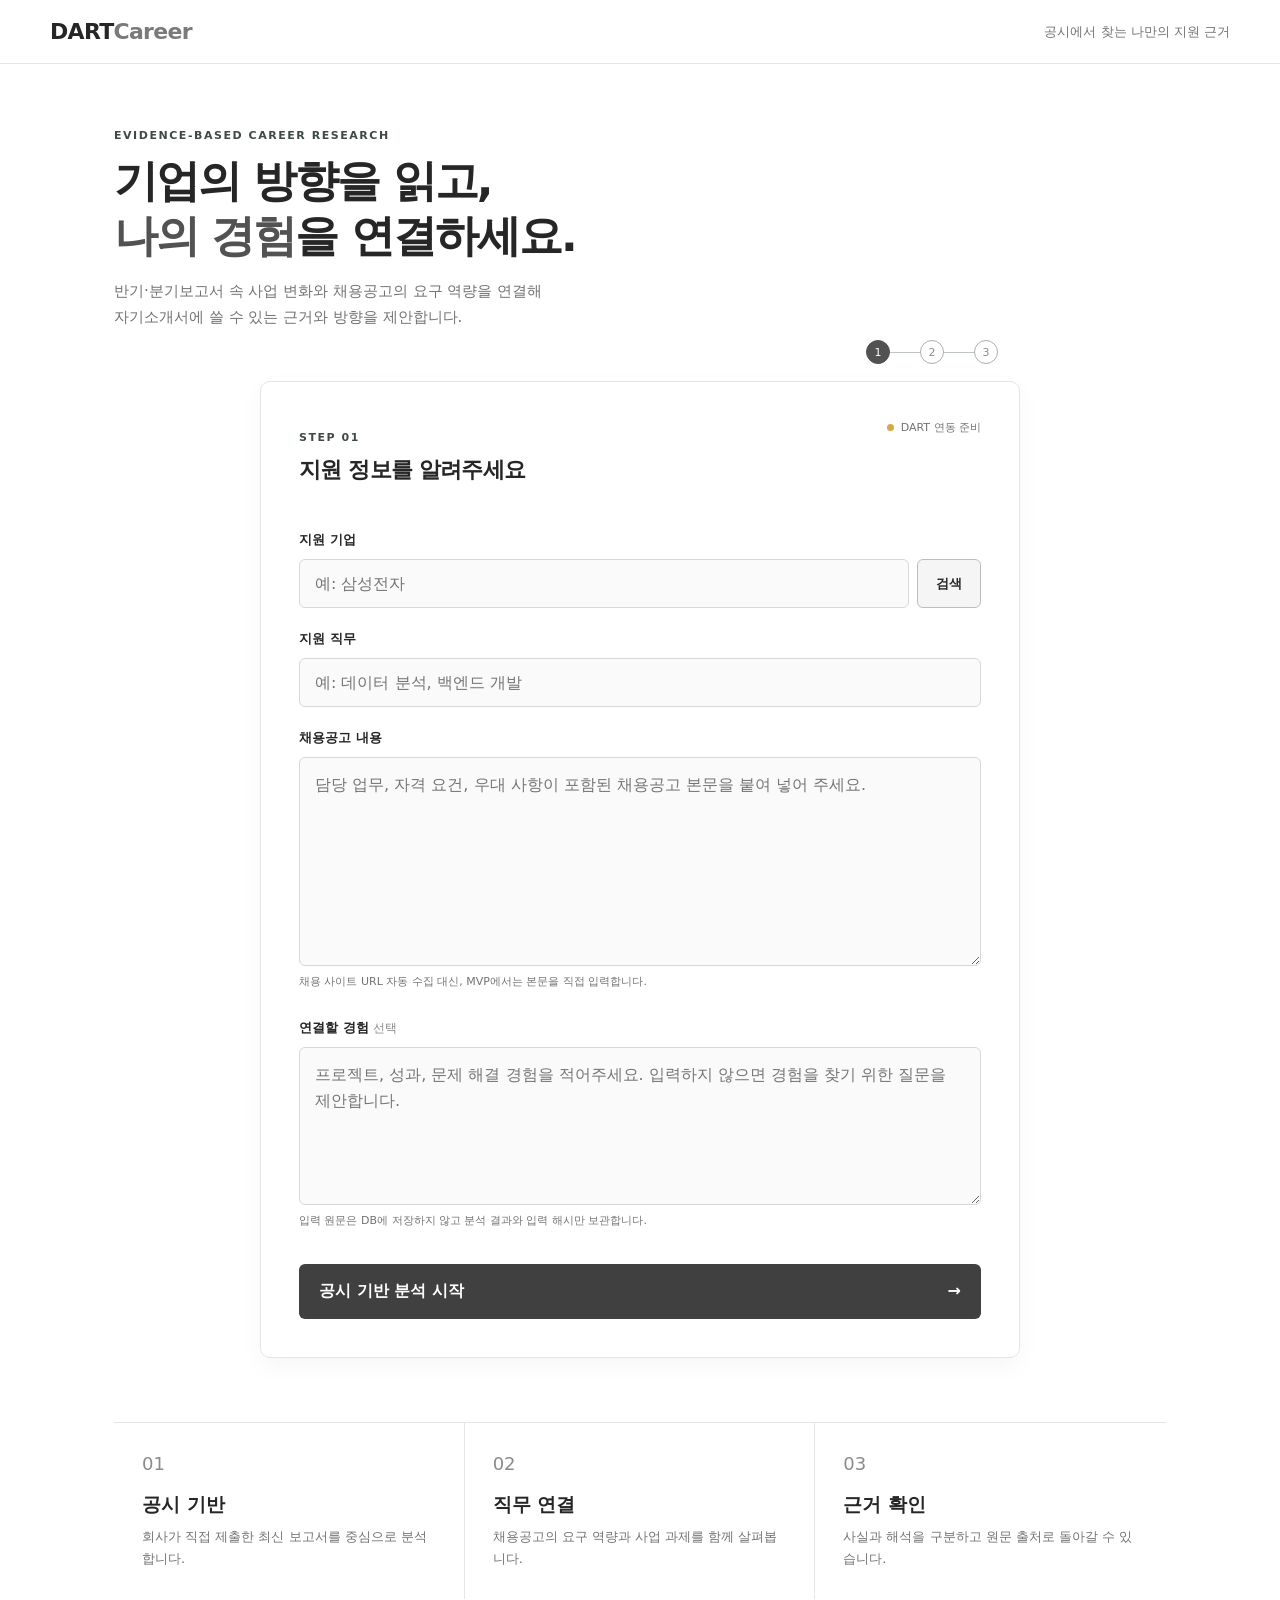
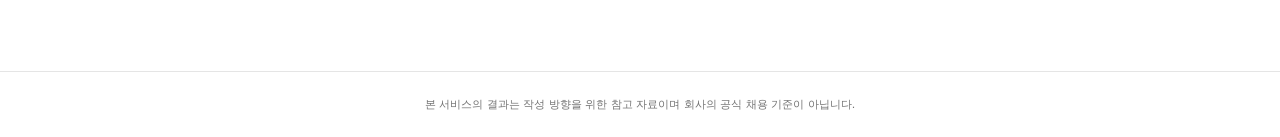
==== web/index.html @ 647f6c3a "Initial commit: DART analyze backend and web app Co-Authored-By: Claude Sonnet 5 <noreply@anthropic." ====
<!doctype html>
<html lang="ko">
  <head>
    <meta charset="UTF-8" />
    <meta name="viewport" content="width=device-width, initial-scale=1.0" />
    <meta name="description" content="DART 공시를 근거로 자기소개서 방향을 찾는 리서치 도우미" />
    <title>DART Career — 기업 공시 기반 자소서 리서치</title>
    <link rel="stylesheet" href="styles.css" />
    <script src="app.js" defer></script>
  </head>
  <body>
    <header class="topbar">
      <a class="brand" href="#">DART<span>Career</span></a>
      <p>공시에서 찾는 나만의 지원 근거</p>
    </header>

    <main>
      <section class="hero">
        <p class="eyebrow">EVIDENCE-BASED CAREER RESEARCH</p>
        <h1>기업의 방향을 읽고,<br /><em>나의 경험</em>을 연결하세요.</h1>
        <p class="hero-copy">
          반기·분기보고서 속 사업 변화와 채용공고의 요구 역량을 연결해<br class="desktop-only" />
          자기소개서에 쓸 수 있는 근거와 방향을 제안합니다.
        </p>
      </section>

      <section class="workspace input-workspace" aria-labelledby="workspace-title">
        <div class="step-indicator" aria-label="진행 단계">
          <span class="step active">1</span><span class="line"></span>
          <span class="step">2</span><span class="line"></span>
          <span class="step">3</span>
        </div>

        <div class="panel input-panel">
          <div class="panel-heading">
            <div>
              <p class="label">STEP 01</p>
              <h2 id="workspace-title">지원 정보를 알려주세요</h2>
            </div>
            <span class="status-dot">DART 연동 준비</span>
          </div>

          <form id="analysis-form">
            <label for="company">지원 기업</label>
            <div class="search-wrap">
              <input id="company" name="company" placeholder="예: 삼성전자" autocomplete="off" required />
              <button class="search-button" type="button" id="company-search" aria-label="기업 검색">검색</button>
            </div>
            <div id="company-result" class="company-result" hidden></div>
            <div id="company-research" class="company-research" hidden aria-live="polite"></div>

            <label for="role">지원 직무</label>
            <input id="role" name="role" placeholder="예: 데이터 분석, 백엔드 개발" required />

            <label for="posting">채용공고 내용</label>
            <textarea id="posting" name="posting" rows="7" placeholder="담당 업무, 자격 요건, 우대 사항이 포함된 채용공고 본문을 붙여 넣어 주세요." required></textarea>
            <p class="hint">채용 사이트 URL 자동 수집 대신, MVP에서는 본문을 직접 입력합니다.</p>

            <label for="experience">연결할 경험 <span class="optional">선택</span></label>
            <textarea id="experience" name="experience" rows="5" placeholder="프로젝트, 성과, 문제 해결 경험을 적어주세요. 입력하지 않으면 경험을 찾기 위한 질문을 제안합니다."></textarea>
            <p class="hint">입력 원문은 DB에 저장하지 않고 분석 결과와 입력 해시만 보관합니다.</p>

            <button class="primary-button" type="submit">
              <span>공시 기반 분석 시작</span><span aria-hidden="true">→</span>
            </button>
          </form>
        </div>

      </section>

      <section class="principles">
        <article><span>01</span><h3>공시 기반</h3><p>회사가 직접 제출한 최신 보고서를 중심으로 분석합니다.</p></article>
        <article><span>02</span><h3>직무 연결</h3><p>채용공고의 요구 역량과 사업 과제를 함께 살펴봅니다.</p></article>
        <article><span>03</span><h3>근거 확인</h3><p>사실과 해석을 구분하고 원문 출처로 돌아갈 수 있습니다.</p></article>
      </section>
    </main>

    <footer>본 서비스의 결과는 작성 방향을 위한 참고 자료이며 회사의 공식 채용 기준이 아닙니다.</footer>
  </body>
</html>
---- web/styles.css ----
:root {
  --ink: #262626;
  --muted: #737373;
  --paper: #ffffff;
  --surface: #ffffff;
  --green: #3f4a44;
  --lime: #d4d8d5;
  --line: #e5e5e5;
  --soft: #f6f6f6;
}

* { box-sizing: border-box; }
[hidden] { display: none !important; }

html { overflow-y: scroll; scroll-behavior: smooth; }

body {
  margin: 0;
  color: var(--ink);
  background: var(--paper);
  font-family: Pretendard, "Noto Sans KR", system-ui, sans-serif;
  overflow-x: hidden;
}

.topbar {
  height: 64px;
  padding: 0 max(24px, calc((100vw - 1180px) / 2));
  display: flex;
  align-items: center;
  justify-content: space-between;
  border-bottom: 1px solid var(--line);
}

.brand { color: var(--ink); text-decoration: none; font-size: 22px; font-weight: 800; letter-spacing: -.7px; }
.brand span { color: #7a7a7a; }
.topbar p { font-size: 13px; color: var(--muted); }

main { max-width: 1100px; margin: 0 auto; padding: 0 24px 72px; }
.hero { padding: 54px 0 36px; }
.eyebrow, .label, .card-label { color: var(--green); font-weight: 800; font-size: 11px; letter-spacing: .14em; }
.hero h1 { margin: 10px 0 16px; font-size: clamp(30px, 4vw, 44px); line-height: 1.25; letter-spacing: -.045em; font-weight: 750; }
.hero h1 em { color: #525252; font-style: normal; }
.hero-copy { color: var(--muted); line-height: 1.7; font-size: 15px; }

.workspace { display: grid; grid-template-columns: 1.05fr .95fr; gap: 20px; position: relative; align-items: start; }
.input-workspace { display: block; max-width: 760px; margin: 0 auto; }
.step-indicator { position: absolute; right: 22px; top: -41px; display: flex; align-items: center; }
.step { width: 24px; height: 24px; display: grid; place-items: center; border: 1px solid #a9b0aa; border-radius: 50%; color: #879087; font-size: 11px; }
.step.active { background: #525252; color: white; border-color: #525252; }
.line { width: 30px; height: 1px; background: #bfc5bf; }

.panel { background: var(--surface); border: 1px solid var(--line); border-radius: 10px; padding: clamp(24px, 4vw, 38px); box-shadow: 0 8px 24px rgba(0, 0, 0, .04); }
.panel-heading { display: flex; align-items: flex-start; justify-content: space-between; gap: 20px; margin-bottom: 34px; }
.panel h2 { margin: 5px 0 0; font-size: 22px; letter-spacing: -.035em; }
.status-dot { color: var(--muted); font-size: 11px; white-space: nowrap; }
.status-dot::before { content: ""; display: inline-block; width: 7px; height: 7px; margin-right: 7px; border-radius: 50%; background: #d7a844; }

form { display: grid; gap: 10px; }
label { margin-top: 12px; font-size: 13px; font-weight: 750; }
input, textarea { width: 100%; border: 1px solid #d8d8d8; border-radius: 6px; background: #fafafa; color: var(--ink); padding: 14px 15px; font: inherit; outline: none; transition: border-color .2s, box-shadow .2s; }
textarea { resize: vertical; line-height: 1.6; }
input:focus, textarea:focus { border-color: #888; box-shadow: 0 0 0 3px rgba(0, 0, 0, .055); }
.search-wrap { display: grid; grid-template-columns: 1fr auto; gap: 8px; }
.search-button { border: 1px solid #bdbdbd; background: #f5f5f5; border-radius: 6px; padding: 0 18px; color: var(--ink); font-weight: 700; cursor: pointer; }
.company-result { max-height: 280px; overflow-y: auto; overscroll-behavior: contain; padding: 8px; border: 1px solid var(--line); border-radius: 6px; background: var(--soft); font-size: 13px; scrollbar-gutter: stable; }
.company-option { width: 100%; padding: 10px 11px; display: flex; align-items: center; justify-content: space-between; gap: 16px; border: 0; border-bottom: 1px solid var(--line); background: transparent; color: var(--ink); text-align: left; cursor: pointer; }
.company-option:last-child { border-bottom: 0; }
.company-option:hover { background: white; }
.company-option span:first-child { display: grid; gap: 3px; }
.company-option small, .stock-code { color: var(--muted); font-size: 11px; }
.search-message, .selected-company { margin: 4px 6px; color: var(--muted); }
.result-count { position: sticky; top: -8px; z-index: 1; margin: -8px -8px 4px; padding: 10px 12px; border-bottom: 1px solid var(--line); background: #f6f6f6; color: var(--muted); font-size: 11px; }
.load-more { width: 100%; margin-top: 6px; padding: 11px; border: 1px solid #d4d4d4; border-radius: 5px; background: white; color: var(--ink); font-weight: 700; cursor: pointer; }
.load-more:hover { background: #eeeeee; }
.load-more:disabled { cursor: wait; color: var(--muted); }
.search-message.error { color: #a13d3d; }
.search-button:disabled { cursor: wait; opacity: .65; }
.company-research { margin-top: 2px; padding: 15px; border: 1px solid var(--line); border-radius: 6px; background: white; }
.profile-row { display: grid; grid-template-columns: repeat(3, 1fr); gap: 12px; padding-bottom: 14px; border-bottom: 1px solid var(--line); }
.profile-row span { display: grid; gap: 4px; }
.profile-row small, .filing-list > small { color: var(--muted); font-size: 10px; }
.profile-row strong { font-size: 12px; }
.filing-list { display: grid; gap: 0; padding-top: 13px; }
.filing-list > small { margin-bottom: 6px; }
.filing-list a { padding: 8px 0; display: flex; justify-content: space-between; gap: 12px; border-bottom: 1px solid #eeeeee; color: var(--ink); text-decoration: none; font-size: 11px; }
.filing-list a:last-child { border-bottom: 0; }
.filing-list a:hover span { text-decoration: underline; }
.filing-list time { color: var(--muted); white-space: nowrap; }
.financial-summary { margin-top: 14px; padding-top: 13px; border-top: 1px solid var(--line); }
.financial-heading { display: flex; justify-content: space-between; align-items: center; margin-bottom: 9px; }
.financial-heading small { color: var(--muted); font-size: 10px; }
.financial-heading span { color: var(--muted); font-size: 10px; }
.metric-grid { display: grid; grid-template-columns: repeat(3, 1fr); gap: 7px; }
.metric-item { min-width: 0; padding: 10px; display: grid; gap: 4px; border: 1px solid var(--line); border-radius: 5px; background: #fafafa; }
.metric-item small { color: var(--muted); font-size: 10px; }
.metric-item strong { overflow: hidden; font-size: 13px; text-overflow: ellipsis; }
.metric-change { color: #666; font-size: 10px; }
.metric-change.up { color: #9b3d36; }
.metric-change.down { color: #35648a; }
.metric-item em { color: #999; font-size: 9px; font-style: normal; }
.hint { margin: -2px 0 8px; color: var(--muted); font-size: 11px; }
.primary-button { margin-top: 18px; padding: 17px 20px; display: flex; justify-content: space-between; border: 0; border-radius: 6px; background: #404040; color: white; font: inherit; font-weight: 750; cursor: pointer; transition: transform .2s, background .2s; }
.primary-button:hover { background: #262626; transform: translateY(-1px); }

.preview-panel { min-height: 520px; max-height: 760px; overflow-y: auto; background: #f5f5f5; color: var(--ink); }
.empty-state { min-height: 440px; display: grid; place-content: center; text-align: center; }
.document-icon { width: 52px; height: 52px; margin: 0 auto 22px; display: grid; place-items: center; border: 1px solid #d4d4d4; border-radius: 50%; color: #737373; font-size: 20px; }
.empty-state h2 { line-height: 1.45; }
.empty-state p, .preview-panel .source-note p { color: var(--muted); font-size: 13px; line-height: 1.6; }
.preview-panel .label { color: #737373; }
.preview-panel > div > h2 { margin-bottom: 32px; }
.insight-card { padding: 22px; margin: 14px 0; border: 1px solid #dedede; border-radius: 7px; background: white; }
.insight-card.accent { border-top: 3px solid #8c8c8c; }
.card-label { color: #666; margin: 0 0 10px; }
.insight-card h3 { margin: 0 0 10px; font-size: 18px; }
.insight-card p, .insight-card li { color: #606060; font-size: 13px; line-height: 1.65; }
.insight-card ul { padding-left: 18px; }
.source-note { margin-top: 28px; padding-top: 20px; border-top: 1px solid #d8d8d8; }
.source-note p { margin-bottom: 0; }
.optional { color: #888; font-size: .75rem; font-weight: 500; }
.analysis-section { margin-top: 24px; }
.analysis-section h3 { font-size: 1rem; margin-bottom: 10px; }
.analysis-item { border-top: 1px solid #ddd; padding: 14px 0; }
.analysis-item strong { display: block; margin: 5px 0; }
.analysis-item p { color: #444; line-height: 1.65; margin: 6px 0; }
.analysis-item small { color: #777; line-height: 1.5; }
.kind, .citation { display: inline-block; background: #e9e9e9; color: #555; border-radius: 3px; padding: 3px 7px; font-size: .7rem; margin: 4px 4px 0 0; }
a.citation { text-decoration: none; border-bottom: 1px solid #aaa; }
.source-note summary { cursor: pointer; font-weight: 700; }
.source-row { border-top: 1px solid #ddd; padding: 12px 0; }
.source-row p { font-size: .8rem; line-height: 1.6; }

.principles { display: grid; grid-template-columns: repeat(3, 1fr); border-top: 1px solid var(--line); margin-top: 64px; }
.principles article { padding: 30px 28px; border-right: 1px solid var(--line); }
.principles article:last-child { border-right: 0; }
.principles span { color: #8a8a8a; font: 18px system-ui, sans-serif; }
.principles h3 { margin: 18px 0 8px; }
.principles p { margin: 0; color: var(--muted); line-height: 1.65; font-size: 13px; }
footer { padding: 25px; border-top: 1px solid var(--line); color: var(--muted); text-align: center; font-size: 11px; }

.header-link { color: var(--muted); font-size: 13px; text-decoration: none; }
.header-link:hover { color: var(--ink); }
.result-page { max-width: 1180px; padding-top: 34px; }
.result-nav { display: flex; gap: 10px; align-items: center; color: #aaa; font-size: 12px; }
.result-nav a { color: var(--muted); text-decoration: none; }
.result-nav strong { color: var(--ink); }
.result-loading, .result-error { max-width: 680px; margin: 13vh auto; padding: 52px; border: 1px solid var(--line); border-radius: 10px; text-align: center; background: #fafafa; }
.result-loading h1, .result-error h1 { margin: 8px 0 12px; font-size: 25px; }
.result-loading > p:not(.eyebrow), .result-error > p:not(.eyebrow) { color: var(--muted); line-height: 1.7; }
.loader { width: 34px; height: 34px; display: block; margin: 0 auto 25px; border: 2px solid #ddd; border-top-color: #444; border-radius: 50%; animation: spin .9s linear infinite; }
@keyframes spin { to { transform: rotate(360deg); } }
.loading-steps { display: flex; justify-content: center; gap: 8px; margin-top: 28px; }
.loading-steps span { padding: 6px 9px; border-radius: 4px; background: #eee; color: #999; font-size: 10px; }
.loading-steps .active { background: #444; color: white; }
.result-actions { display: flex; justify-content: center; gap: 10px; margin-top: 25px; }
.result-actions a, .primary-action, .secondary-action { padding: 11px 17px; border: 1px solid #ccc; border-radius: 5px; background: white; color: var(--ink); font: inherit; font-size: 13px; text-decoration: none; cursor: pointer; }
.primary-action { border-color: #333; background: #333; color: white; }
.result-header { display: flex; justify-content: space-between; align-items: end; gap: 30px; padding: 56px 0 30px; border-bottom: 1px solid var(--line); }
.result-header h1 { margin: 8px 0; font-size: clamp(28px, 4vw, 42px); letter-spacing: -.045em; }
.result-header p:last-child { margin: 0; color: var(--muted); font-size: 13px; }
.summary-card { display: grid; grid-template-columns: 120px 1fr; gap: 25px; margin: 30px 0; padding: 26px 30px; border-radius: 8px; background: #3f3f3f; color: white; }
.summary-card span { color: #ccc; font-size: 11px; font-weight: 700; }
.summary-card p { margin: 0; line-height: 1.75; }
.result-layout { display: grid; grid-template-columns: minmax(0, 1fr) 350px; gap: 28px; align-items: start; }
.result-main { min-width: 0; }
.result-section { padding: 32px 0 40px; border-bottom: 1px solid var(--line); }
.section-title { display: flex; gap: 17px; margin-bottom: 20px; }
.section-title > span { color: #999; font-size: 12px; padding-top: 4px; }
.section-title h2 { margin: 0; font-size: 21px; }
.section-title p { margin: 6px 0 0; color: var(--muted); font-size: 12px; }
.result-item { padding: 18px 2px; border-top: 1px solid #ededed; }
.result-item h3 { margin: 8px 0; font-size: 16px; }
.result-item p { margin: 7px 0; color: #444; line-height: 1.7; font-size: 14px; }
.result-item small { display: block; color: var(--muted); line-height: 1.6; }
.keyword-line { color: var(--muted) !important; font-size: 12px !important; }
.kind.fact { background: #e8eee9; color: #435247; }
.kind.inference { background: #eeeae4; color: #665a49; }
.citation-list { margin-top: 9px; }
.citation { scroll-margin-top: 20px; }
.direction-card { margin: 12px 0; padding: 24px; border: 1px solid #ddd; border-radius: 8px; background: #fafafa; }
.direction-card > span { color: #999; font-size: 11px; }
.direction-card h3 { margin: 8px 0; }
.direction-card p { color: #444; line-height: 1.7; }
.experience-question { margin: 16px 0 8px; padding: 13px; border-left: 3px solid #aaa; background: white; color: #555; font-size: 13px; line-height: 1.6; }
.experience-question strong { display: block; margin-bottom: 3px; color: #888; font-size: 10px; }
.evidence-panel { min-width: 0; }
.evidence-sticky { position: sticky; top: 24px; max-height: calc(100vh - 48px); overflow-y: auto; padding: 24px; border: 1px solid var(--line); border-radius: 8px; background: #f5f5f5; scrollbar-gutter: stable; }
.evidence-sticky h2 { margin: 6px 0; font-size: 19px; }
.evidence-sticky > p:not(.eyebrow) { color: var(--muted); font-size: 11px; line-height: 1.6; }
.evidence-item { scroll-margin-top: 24px; padding: 17px 0; border-top: 1px solid #ddd; }
.evidence-item > span { color: #999; font-size: 9px; }
.evidence-item h3 { margin: 6px 0; font-size: 13px; }
.evidence-item p { color: #666; font-size: 11px; line-height: 1.65; }
.evidence-item a { color: #444; font-size: 11px; }
.result-disclaimer { margin: 40px 0 0; color: #999; font-size: 10px; }

@media (max-width: 780px) {
  .topbar p, .desktop-only, .step-indicator { display: none; }
  .hero { padding: 42px 0 30px; }
  .hero h1 { font-size: 30px; }
  .workspace { grid-template-columns: 1fr; }
  .preview-panel { min-height: 480px; }
  .principles { grid-template-columns: 1fr; }
  .profile-row { grid-template-columns: 1fr 1fr; }
  .metric-grid { grid-template-columns: repeat(2, 1fr); }
  .principles article { border-right: 0; border-bottom: 1px solid var(--line); }
  .result-layout { grid-template-columns: 1fr; }
  .result-header { padding-top: 35px; align-items: start; }
  .summary-card { grid-template-columns: 1fr; gap: 8px; }
  .evidence-sticky { position: static; max-height: none; }
  .loading-steps { flex-direction: column; }
}
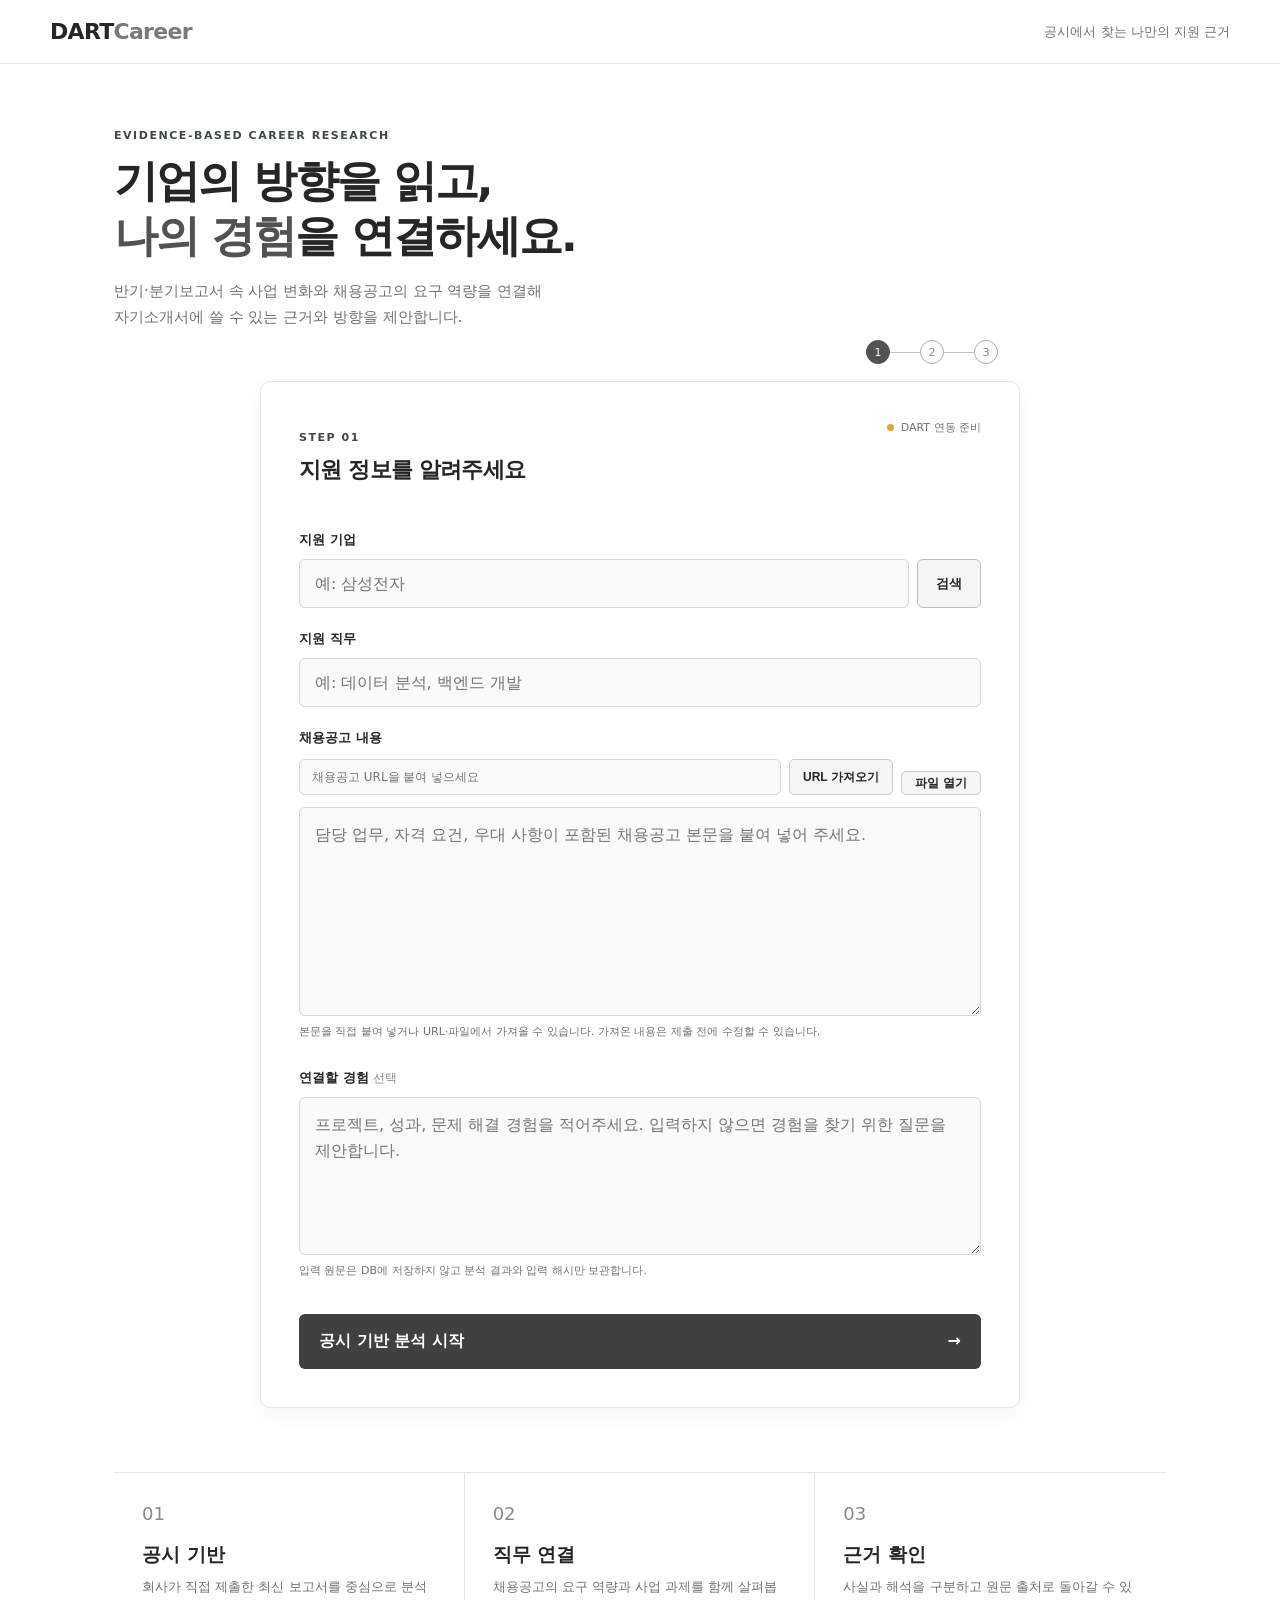
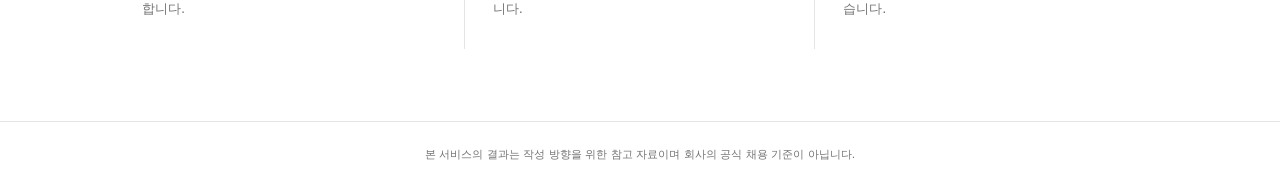
==== commit edb9bb77: "분석 UX 및 채용공고 입력 기능 확장" ====
--- a/web/index.html
+++ b/web/index.html
@@ -53,8 +53,16 @@
             <input id="role" name="role" placeholder="예: 데이터 분석, 백엔드 개발" required />
 
             <label for="posting">채용공고 내용</label>
+            <div class="posting-import">
+              <div class="import-url-row">
+                <input id="posting-url" type="url" placeholder="채용공고 URL을 붙여 넣으세요" aria-label="채용공고 URL" />
+                <button id="posting-url-import" class="file-button" type="button">URL 가져오기</button>
+              </div>
+              <label class="file-button file-input-label" for="posting-file">파일 열기</label>
+              <input id="posting-file" type="file" accept=".txt,.md,.markdown,.html,.htm,.pdf,.docx,text/plain,text/html,application/pdf,application/vnd.openxmlformats-officedocument.wordprocessingml.document" hidden />
+            </div>
             <textarea id="posting" name="posting" rows="7" placeholder="담당 업무, 자격 요건, 우대 사항이 포함된 채용공고 본문을 붙여 넣어 주세요." required></textarea>
-            <p class="hint">채용 사이트 URL 자동 수집 대신, MVP에서는 본문을 직접 입력합니다.</p>
+            <p id="posting-import-status" class="hint" aria-live="polite">본문을 직접 붙여 넣거나 URL·파일에서 가져올 수 있습니다. 가져온 내용은 제출 전에 수정할 수 있습니다.</p>
 
             <label for="experience">연결할 경험 <span class="optional">선택</span></label>
             <textarea id="experience" name="experience" rows="5" placeholder="프로젝트, 성과, 문제 해결 경험을 적어주세요. 입력하지 않으면 경험을 찾기 위한 질문을 제안합니다."></textarea>
--- a/web/styles.css
+++ b/web/styles.css
@@ -99,6 +99,13 @@
 .metric-change.down { color: #35648a; }
 .metric-item em { color: #999; font-size: 9px; font-style: normal; }
 .hint { margin: -2px 0 8px; color: var(--muted); font-size: 11px; }
+.posting-import { display: grid; grid-template-columns: 1fr auto; gap: 8px; margin-top: 2px; }
+.import-url-row { display: grid; grid-template-columns: 1fr auto; gap: 8px; }
+.import-url-row input { padding: 10px 12px; font-size: 12px; }
+.file-button { display: inline-flex; align-items: center; justify-content: center; padding: 0 13px; border: 1px solid #ccc; border-radius: 5px; background: #f5f5f5; color: var(--ink); font-size: 12px; font-weight: 700; cursor: pointer; }
+.file-button:hover { background: #eaeaea; }
+.posting-import + textarea { margin-top: 2px; }
+.hint.error { color: #a13d3d; }
 .primary-button { margin-top: 18px; padding: 17px 20px; display: flex; justify-content: space-between; border: 0; border-radius: 6px; background: #404040; color: white; font: inherit; font-weight: 750; cursor: pointer; transition: transform .2s, background .2s; }
 .primary-button:hover { background: #262626; transform: translateY(-1px); }
 
@@ -158,6 +165,7 @@
 .result-header { display: flex; justify-content: space-between; align-items: end; gap: 30px; padding: 56px 0 30px; border-bottom: 1px solid var(--line); }
 .result-header h1 { margin: 8px 0; font-size: clamp(28px, 4vw, 42px); letter-spacing: -.045em; }
 .result-header p:last-child { margin: 0; color: var(--muted); font-size: 13px; }
+.result-tools { display: flex; flex-wrap: wrap; justify-content: flex-end; gap: 6px; }
 .summary-card { display: grid; grid-template-columns: 120px 1fr; gap: 25px; margin: 30px 0; padding: 26px 30px; border-radius: 8px; background: #3f3f3f; color: white; }
 .summary-card span { color: #ccc; font-size: 11px; font-weight: 700; }
 .summary-card p { margin: 0; line-height: 1.75; }
@@ -172,7 +180,13 @@
 .result-item h3 { margin: 8px 0; font-size: 16px; }
 .result-item p { margin: 7px 0; color: #444; line-height: 1.7; font-size: 14px; }
 .result-item small { display: block; color: var(--muted); line-height: 1.6; }
+.result-tags { display: flex; flex-wrap: wrap; align-items: center; gap: 5px; min-height: 18px; }
+.kind-tag { display: inline-block; padding: 3px 7px; border-radius: 10px; background: #eee; color: #666; font-size: 10px; font-weight: 700; }
+.kind-tag.fact { background: #e8eee9; color: #435247; }
+.kind-tag.inference { background: #eeeae4; color: #665a49; }
 .keyword-line { color: var(--muted) !important; font-size: 12px !important; }
+.focus-heading { margin: 22px 0 2px; font-size: 12px; letter-spacing: .04em; color: var(--green); font-weight: 800; }
+.focus-tag { display: inline-block; margin-left: 6px; padding: 1px 7px; border-radius: 10px; background: var(--soft); color: var(--muted); font-size: 11px; font-weight: 700; vertical-align: middle; }
 .kind.fact { background: #e8eee9; color: #435247; }
 .kind.inference { background: #eeeae4; color: #665a49; }
 .citation-list { margin-top: 9px; }
@@ -183,6 +197,13 @@
 .direction-card p { color: #444; line-height: 1.7; }
 .experience-question { margin: 16px 0 8px; padding: 13px; border-left: 3px solid #aaa; background: white; color: #555; font-size: 13px; line-height: 1.6; }
 .experience-question strong { display: block; margin-bottom: 3px; color: #888; font-size: 10px; }
+.draft-button { margin-top: 10px; padding: 9px 12px; border: 1px solid #bbb; border-radius: 5px; background: white; color: var(--ink); font: inherit; font-size: 12px; font-weight: 700; cursor: pointer; }
+.draft-button:hover { background: #f0f0f0; }
+.draft-button:disabled { cursor: wait; opacity: .6; }
+.draft-output { margin-top: 12px; padding: 15px; border: 1px solid #ddd; border-radius: 6px; background: white; color: #444; font-size: 13px; line-height: 1.75; }
+.draft-text { white-space: pre-wrap; }
+.draft-feedback { padding-top: 10px; border-top: 1px solid #eee; color: var(--muted) !important; font-size: 12px !important; }
+.draft-feedback strong { display: block; margin-bottom: 3px; color: #666; font-size: 11px; }
 .evidence-panel { min-width: 0; }
 .evidence-sticky { position: sticky; top: 24px; max-height: calc(100vh - 48px); overflow-y: auto; padding: 24px; border: 1px solid var(--line); border-radius: 8px; background: #f5f5f5; scrollbar-gutter: stable; }
 .evidence-sticky h2 { margin: 6px 0; font-size: 19px; }
@@ -193,6 +214,8 @@
 .evidence-item p { color: #666; font-size: 11px; line-height: 1.65; }
 .evidence-item a { color: #444; font-size: 11px; }
 .result-disclaimer { margin: 40px 0 0; color: #999; font-size: 10px; }
+.caution-section { border-bottom: 0; }
+.caution-item { margin: 8px 0; padding: 12px 14px; border-left: 3px solid #c69b50; background: #fbf7ee; color: #665a49; font-size: 13px; line-height: 1.6; }
 
 @media (max-width: 780px) {
   .topbar p, .desktop-only, .step-indicator { display: none; }
@@ -206,7 +229,24 @@
   .principles article { border-right: 0; border-bottom: 1px solid var(--line); }
   .result-layout { grid-template-columns: 1fr; }
   .result-header { padding-top: 35px; align-items: start; }
+  .result-tools { justify-content: flex-start; }
   .summary-card { grid-template-columns: 1fr; gap: 8px; }
   .evidence-sticky { position: static; max-height: none; }
   .loading-steps { flex-direction: column; }
 }
+
+@media (max-width: 520px) {
+  .posting-import, .import-url-row { grid-template-columns: 1fr; }
+  .file-button { min-height: 40px; }
+  .result-tools .secondary-action { flex: 1 1 auto; text-align: center; }
+}
+
+@media print {
+  .topbar, .result-nav, .result-tools, .evidence-panel, .loader, .loading-steps, .draft-button, footer { display: none !important; }
+  body { color: #000; background: #fff; }
+  main.result-page { max-width: none; padding: 0; }
+  .result-header { padding: 0 0 20px; }
+  .result-layout { display: block; }
+  .result-section, .direction-card, .draft-output { break-inside: avoid; }
+  .result-content { display: block !important; }
+}
